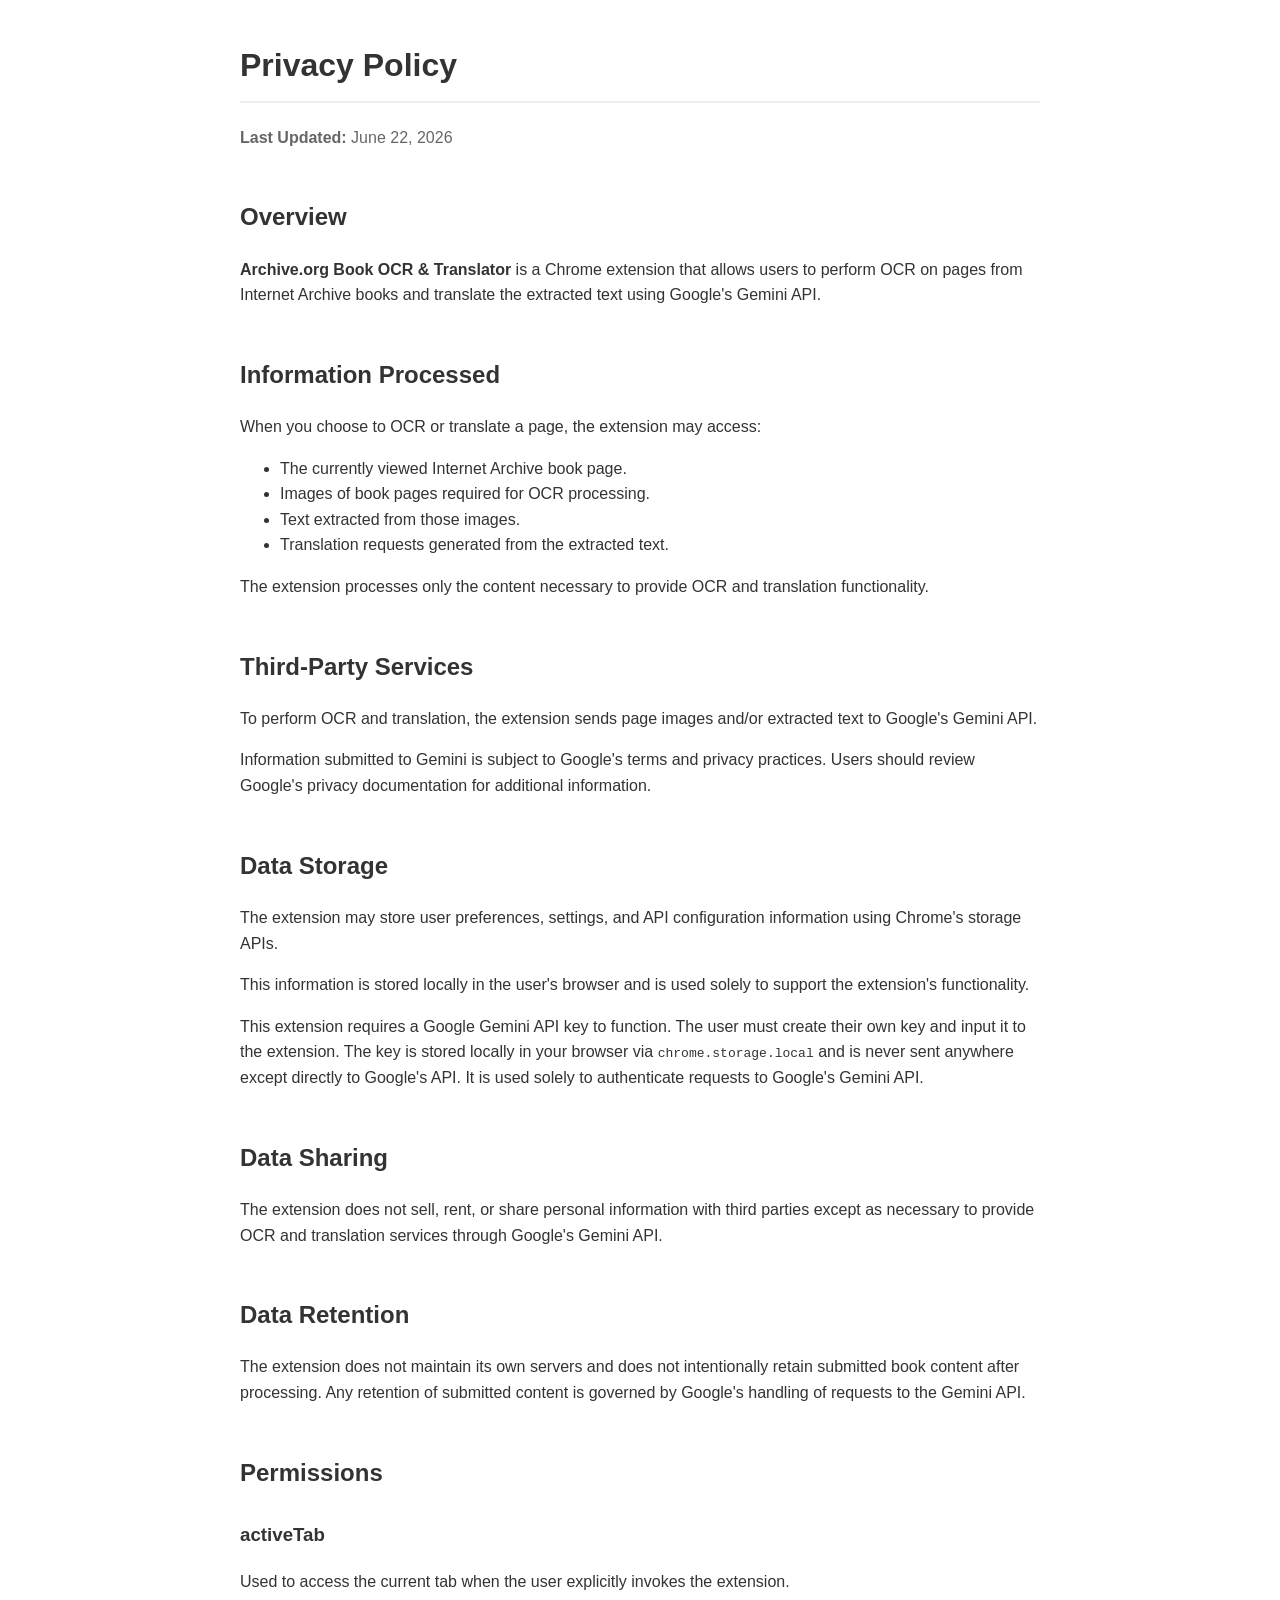
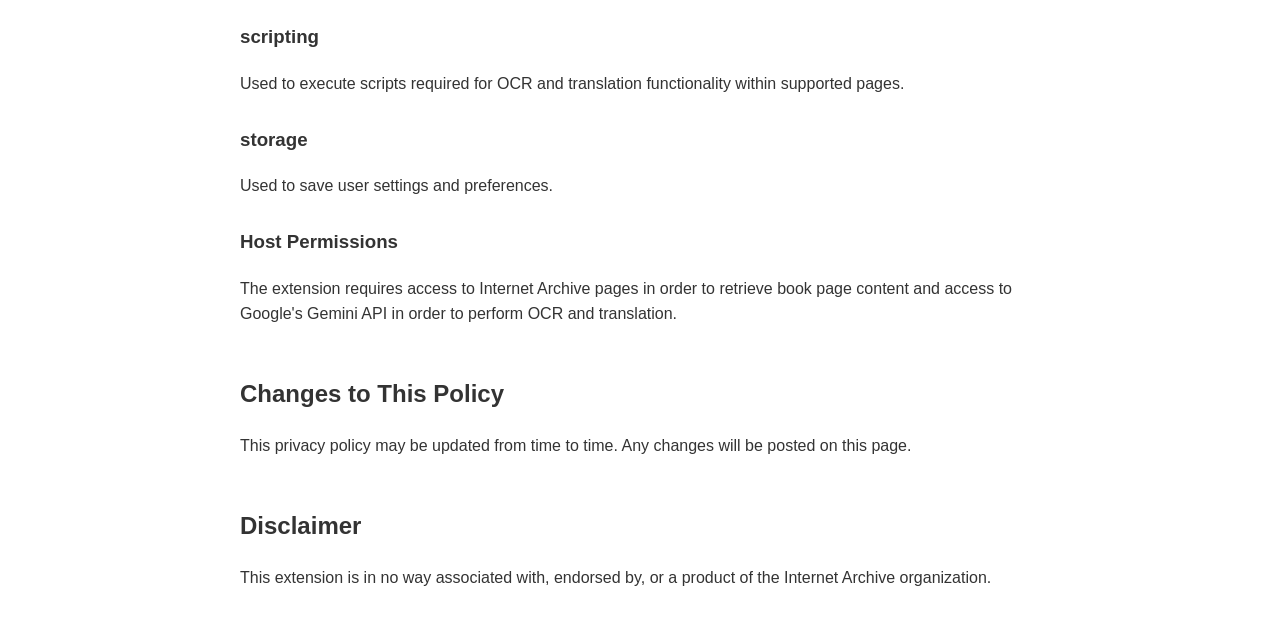
==== docs/index.html @ 17b90d36 "privacy page" ====
<!DOCTYPE html>

<html lang="en">
<head>
    <meta charset="UTF-8">
    <meta name="viewport" content="width=device-width, initial-scale=1.0">
    <title>Privacy Policy - Archive.org Book OCR & Translator</title>
    <style>
      body {
        font-family: -apple-system, BlinkMacSystemFont, "Segoe UI", Roboto, Helvetica, Arial, sans-serif;
        max-width: 800px;
        margin: 40px auto;
        padding: 0 20px;
        line-height: 1.6;
        color: #333;
      }
    
      h1 {
        border-bottom: 2px solid #eee;
        padding-bottom: 10px;
      }
    
      h2 {
        margin-top: 2em;
      }
    
      h3 {
        margin-top: 1.5em;
      }
    
      .updated {
        color: #666;
        margin-bottom: 2em;
      }
    </style>
  </head>
<body>

<h1>Privacy Policy</h1>

<p class="updated"><strong>Last Updated:</strong> June 22, 2026</p>

<h2>Overview</h2>

<p>
<b>Archive.org Book OCR &amp; Translator</b> is a Chrome extension that allows users to perform OCR on pages from Internet Archive books and translate the extracted text using Google's Gemini API.
</p>

<h2>Information Processed</h2>

<p>When you choose to OCR or translate a page, the extension may access:</p>

<ul>
    <li>The currently viewed Internet Archive book page.</li>
    <li>Images of book pages required for OCR processing.</li>
    <li>Text extracted from those images.</li>
    <li>Translation requests generated from the extracted text.</li>
</ul>

<p>
The extension processes only the content necessary to provide OCR and translation functionality.
</p>

<h2>Third-Party Services</h2>

<p>
To perform OCR and translation, the extension sends page images and/or extracted text to Google's Gemini API.
</p>

<p>
Information submitted to Gemini is subject to Google's terms and privacy practices. Users should review Google's privacy documentation for additional information.
</p>

<h2>Data Storage</h2>

<p>
The extension may store user preferences, settings, and API configuration information using Chrome's storage APIs.
</p>

<p>
This information is stored locally in the user's browser and is used solely to support the extension's functionality.
</p>

<p>
This extension requires a Google Gemini API key to function. The user must create their own key and input it to the extension. The key is stored locally in your browser via <code>chrome.storage.local</code> and is never sent anywhere except directly to Google's API. It is used solely to authenticate requests to Google's Gemini API.
</p>

<h2>Data Sharing</h2>

<p>
The extension does not sell, rent, or share personal information with third parties except as necessary to provide OCR and translation services through Google's Gemini API.
</p>

<h2>Data Retention</h2>

<p>
The extension does not maintain its own servers and does not intentionally retain submitted book content after processing. Any retention of submitted content is governed by Google's handling of requests to the Gemini API.
</p>

<h2>Permissions</h2>

<h3>activeTab</h3>

<p>
Used to access the current tab when the user explicitly invokes the extension.
</p>

<h3>scripting</h3>

<p>
Used to execute scripts required for OCR and translation functionality within supported pages.
</p>

<h3>storage</h3>

<p>
Used to save user settings and preferences.
</p>

<h3>Host Permissions</h3>

<p>
The extension requires access to Internet Archive pages in order to retrieve book page content and access to Google's Gemini API in order to perform OCR and translation.
</p>

<h2>Changes to This Policy</h2>

<p>
This privacy policy may be updated from time to time. Any changes will be posted on this page.
</p>

<h2>Disclaimer</h2>

<p>
This extension is in no way associated with, endorsed by, or a product of the Internet Archive organization.
</p>

</body>
</html>
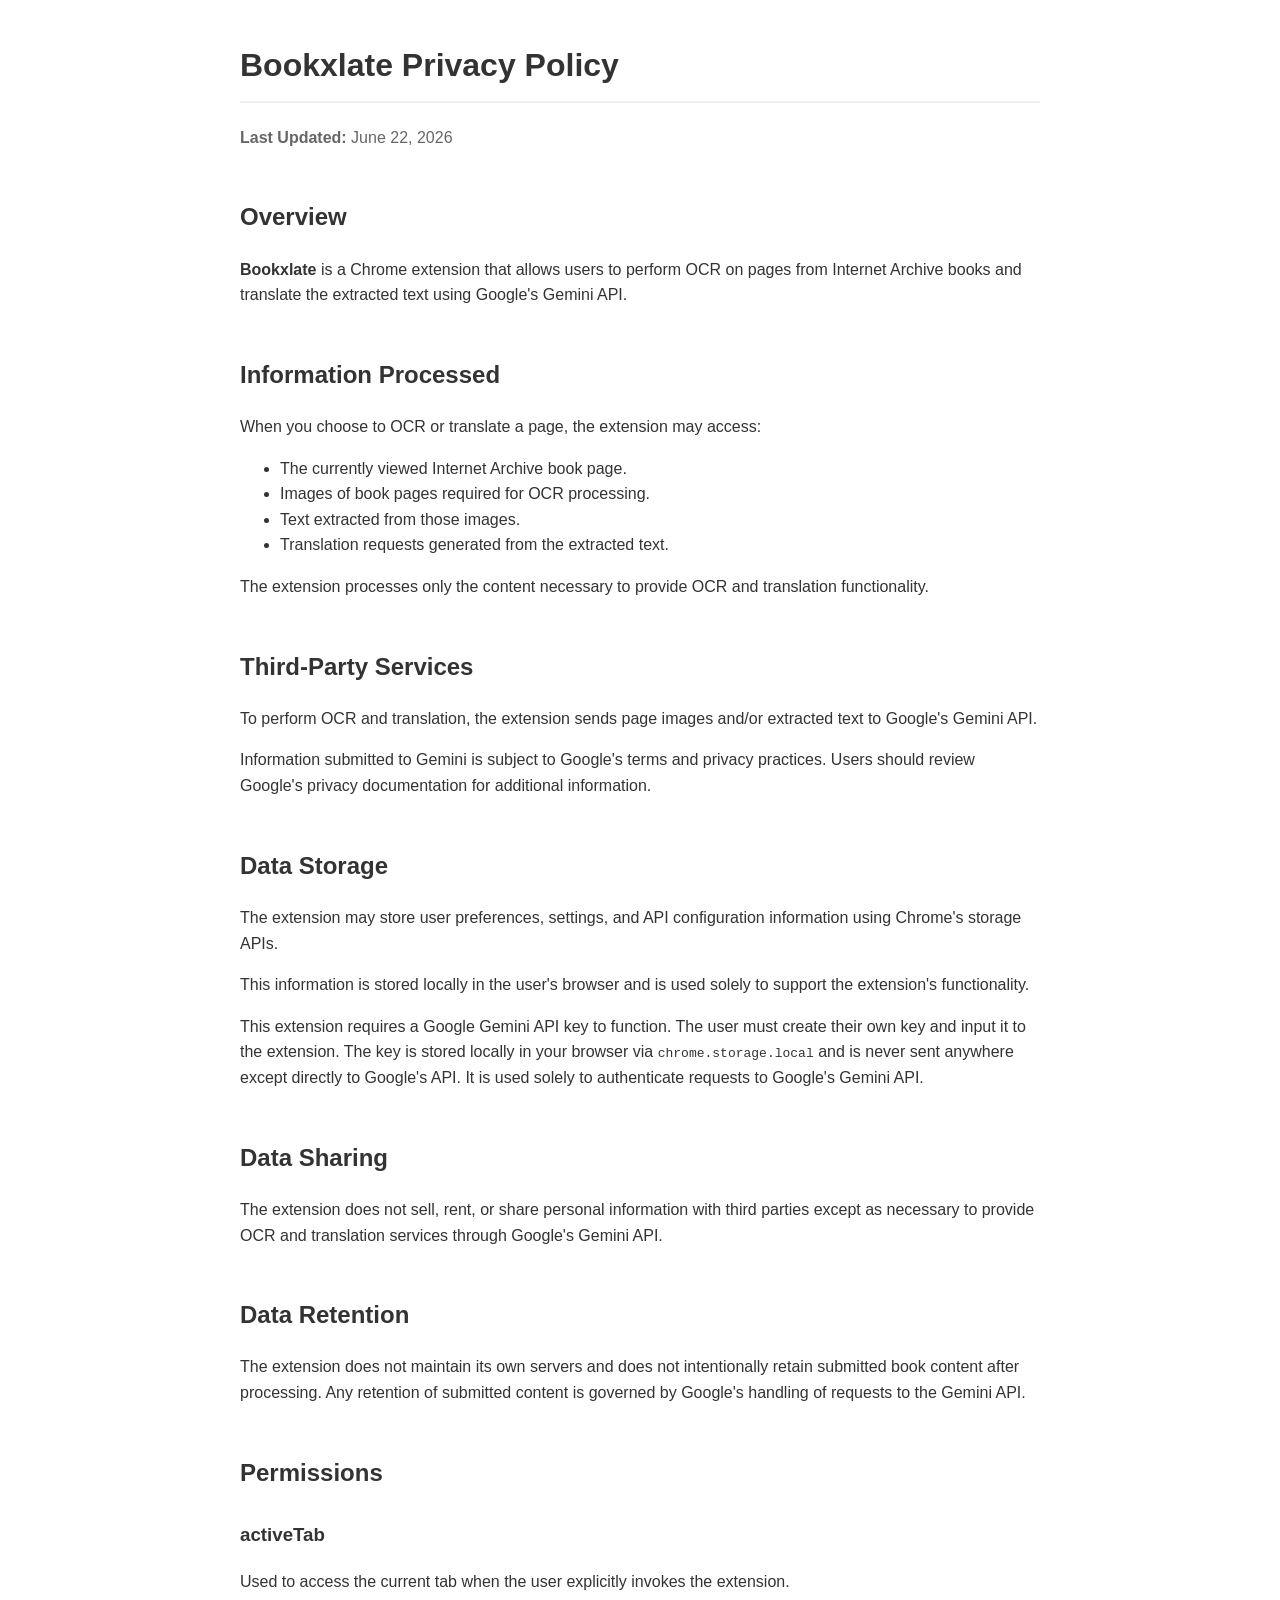
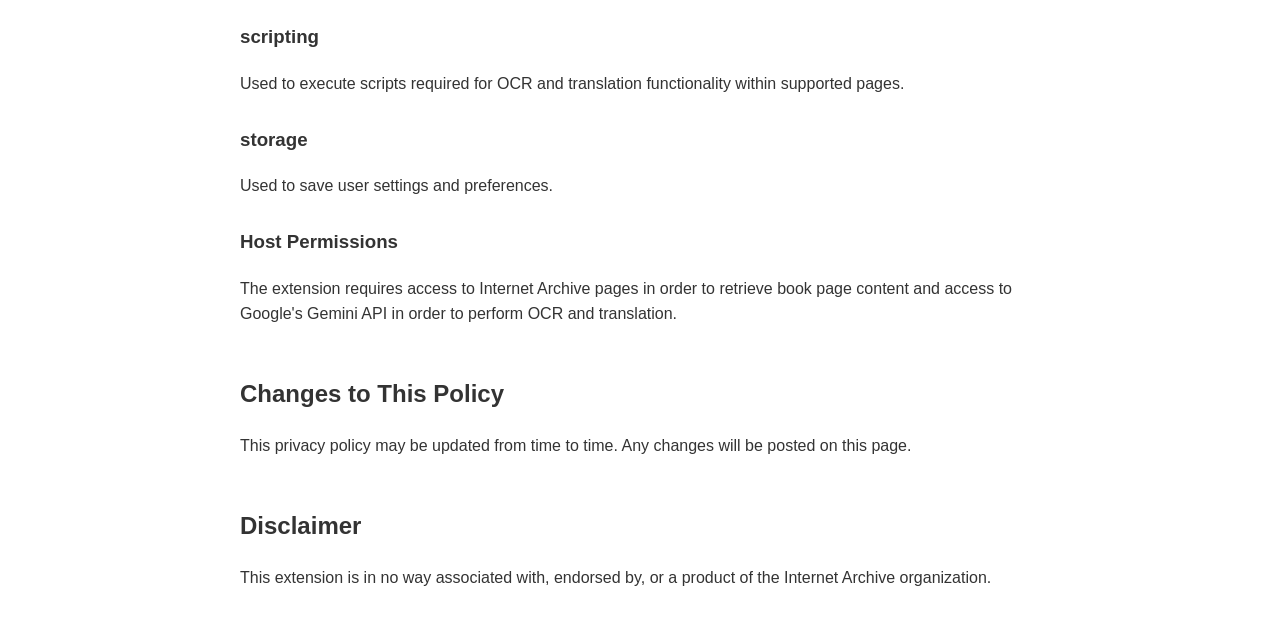
==== commit 44c1060a: "naming" ====
--- a/docs/index.html
+++ b/docs/index.html
@@ -36,14 +36,14 @@
   </head>
 <body>
 
-<h1>Privacy Policy</h1>
+<h1>Bookxlate Privacy Policy</h1>
 
 <p class="updated"><strong>Last Updated:</strong> June 22, 2026</p>
 
 <h2>Overview</h2>
 
 <p>
-<b>Archive.org Book OCR &amp; Translator</b> is a Chrome extension that allows users to perform OCR on pages from Internet Archive books and translate the extracted text using Google's Gemini API.
+<b>Bookxlate</b> is a Chrome extension that allows users to perform OCR on pages from Internet Archive books and translate the extracted text using Google's Gemini API.
 </p>
 
 <h2>Information Processed</h2>
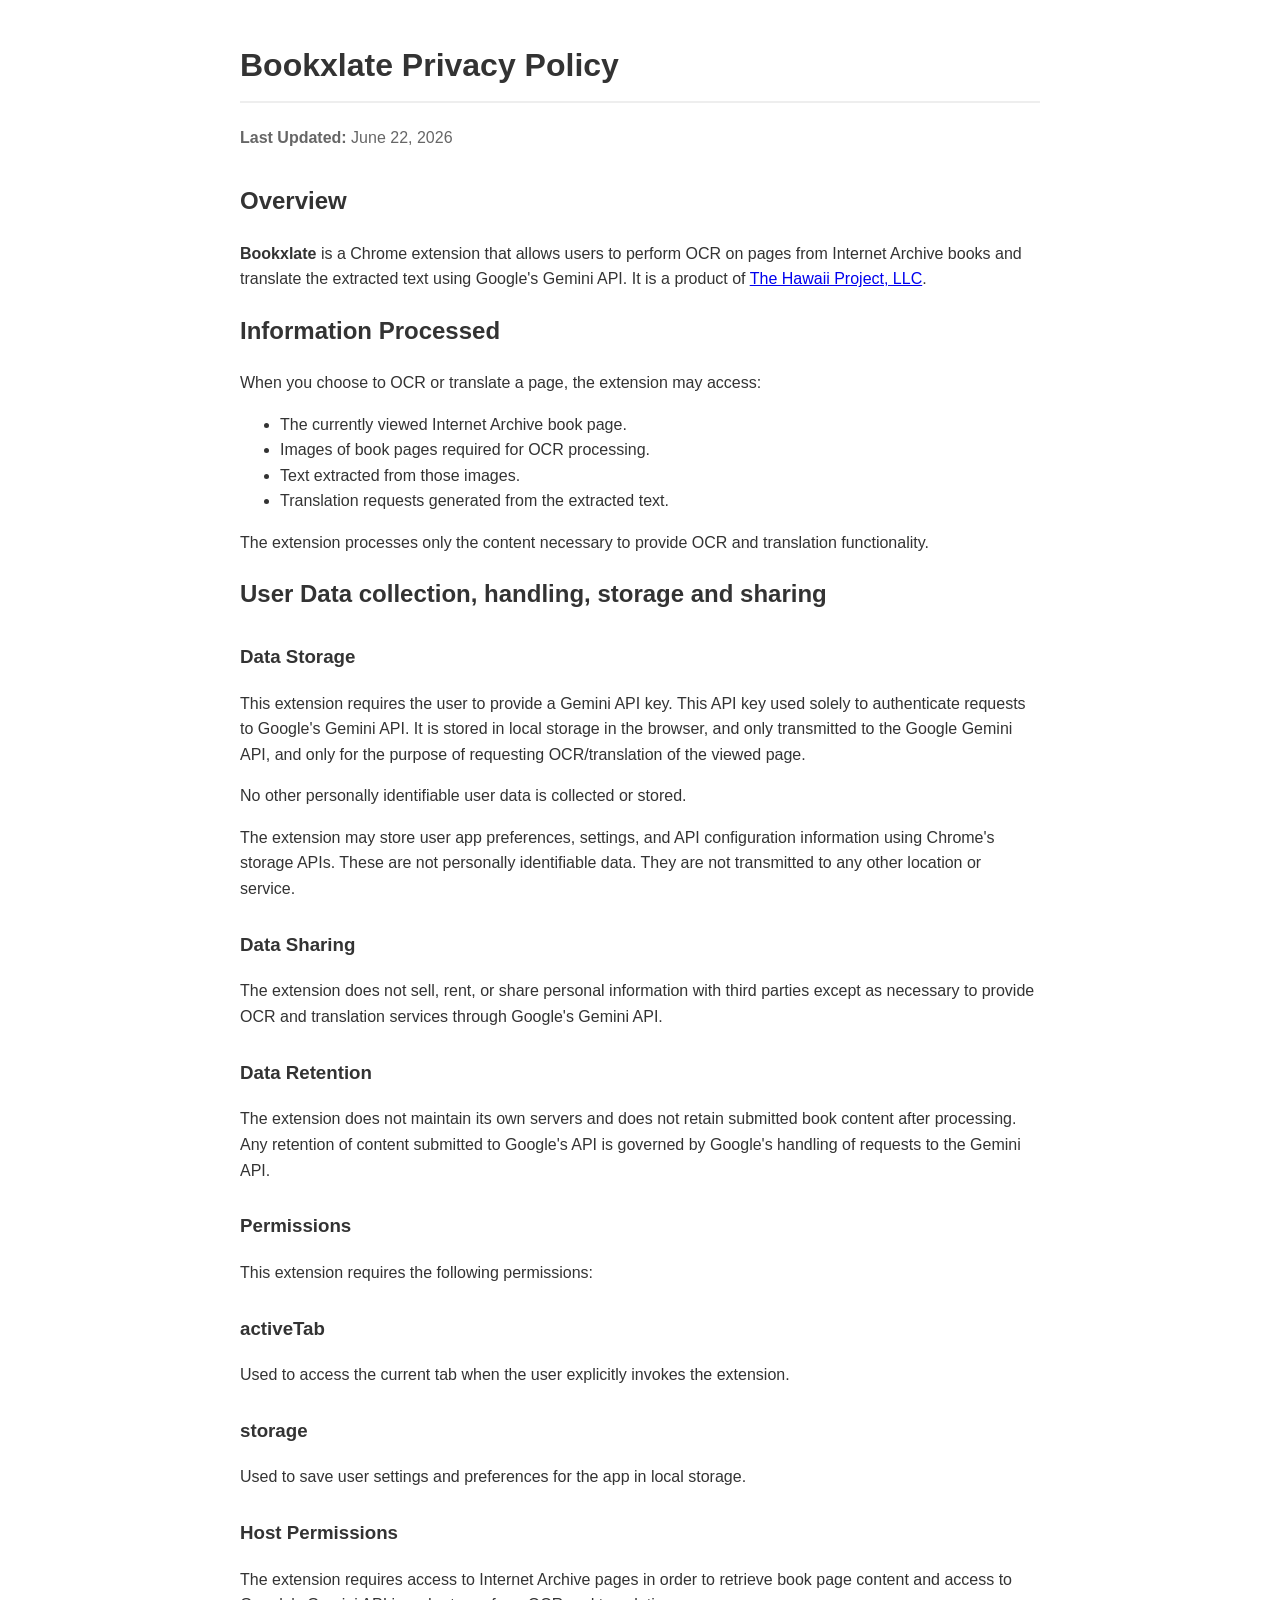
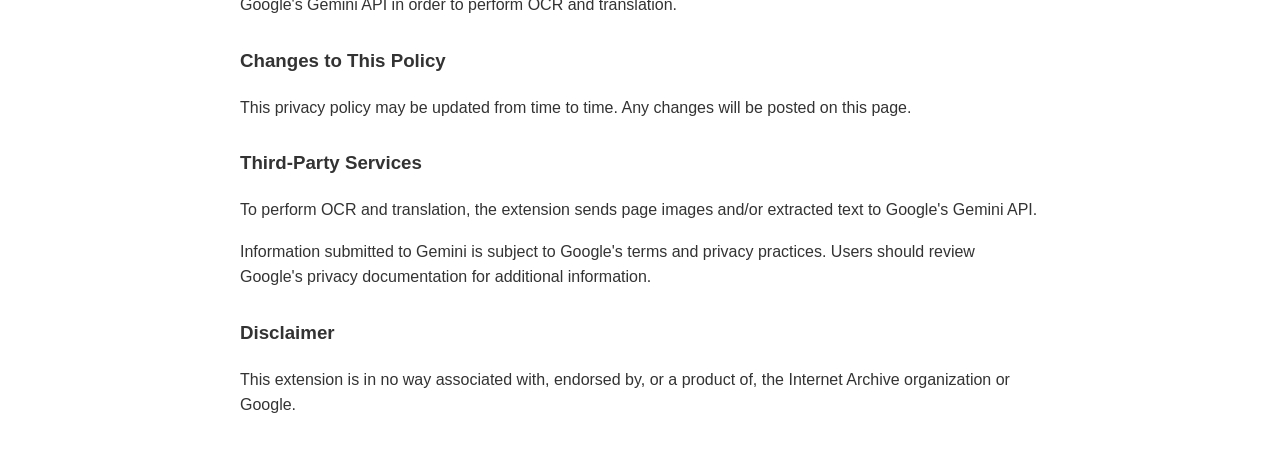
==== commit c834ecef: "remove scripting permission" ====
--- a/docs/index.html
+++ b/docs/index.html
@@ -20,7 +20,7 @@
         padding-bottom: 10px;
       }
     
-      h2 {
+      h3 {
         margin-top: 2em;
       }
     
@@ -44,6 +44,7 @@
 
 <p>
 <b>Bookxlate</b> is a Chrome extension that allows users to perform OCR on pages from Internet Archive books and translate the extracted text using Google's Gemini API.
+It is a product of <a href="https://www.thehawaiiproject.com/faq">The Hawaii Project, LLC</a>.
 </p>
 
 <h2>Information Processed</h2>
@@ -61,7 +62,66 @@
 The extension processes only the content necessary to provide OCR and translation functionality.
 </p>
 
-<h2>Third-Party Services</h2>
+<h2>User Data collection, handling, storage and sharing</h2>
+
+
+<h3>Data Storage</h3>
+
+<p>This extension requires the user to provide a Gemini API key. 
+   This API key used solely to authenticate requests to Google's Gemini API. 
+   It is stored in local storage in the browser, and only transmitted to the Google Gemini API,
+   and only for the purpose of requesting OCR/translation of the viewed page. 
+</p>
+
+<p>No other personally identifiable user data is collected or stored.</p>
+
+<p>
+The extension may store user app preferences, settings, and API configuration information using Chrome's storage APIs. These are not personally identifiable data. 
+They are not transmitted to any other location or service.
+</p>
+
+<h3>Data Sharing</h3>
+
+<p>
+The extension does not sell, rent, or share personal information with third parties except as necessary to provide OCR and translation services through Google's Gemini API.
+</p>
+
+<h3>Data Retention</h3>
+
+<p>
+The extension does not maintain its own servers and does not retain submitted book content after processing. 
+Any retention of content submitted to Google's API is governed by Google's handling of requests to the Gemini API.
+</p>
+
+<h3>Permissions</h3>
+
+<p>This extension requires the following permissions:</p>
+
+<h3>activeTab</h3>
+
+<p>
+Used to access the current tab when the user explicitly invokes the extension.
+</p>
+
+<h3>storage</h3>
+
+<p>
+Used to save user settings and preferences for the app in local storage.
+</p>
+
+<h3>Host Permissions</h3>
+
+<p>
+The extension requires access to Internet Archive pages in order to retrieve book page content and access to Google's Gemini API in order to perform OCR and translation.
+</p>
+
+<h3>Changes to This Policy</h3>
+
+<p>
+This privacy policy may be updated from time to time. Any changes will be posted on this page.
+</p>
+
+<h3>Third-Party Services</h3>
 
 <p>
 To perform OCR and translation, the extension sends page images and/or extracted text to Google's Gemini API.
@@ -71,68 +131,10 @@
 Information submitted to Gemini is subject to Google's terms and privacy practices. Users should review Google's privacy documentation for additional information.
 </p>
 
-<h2>Data Storage</h2>
+<h3>Disclaimer</h3>
 
 <p>
-The extension may store user preferences, settings, and API configuration information using Chrome's storage APIs.
-</p>
-
-<p>
-This information is stored locally in the user's browser and is used solely to support the extension's functionality.
-</p>
-
-<p>
-This extension requires a Google Gemini API key to function. The user must create their own key and input it to the extension. The key is stored locally in your browser via <code>chrome.storage.local</code> and is never sent anywhere except directly to Google's API. It is used solely to authenticate requests to Google's Gemini API.
-</p>
-
-<h2>Data Sharing</h2>
-
-<p>
-The extension does not sell, rent, or share personal information with third parties except as necessary to provide OCR and translation services through Google's Gemini API.
-</p>
-
-<h2>Data Retention</h2>
-
-<p>
-The extension does not maintain its own servers and does not intentionally retain submitted book content after processing. Any retention of submitted content is governed by Google's handling of requests to the Gemini API.
-</p>
-
-<h2>Permissions</h2>
-
-<h3>activeTab</h3>
-
-<p>
-Used to access the current tab when the user explicitly invokes the extension.
-</p>
-
-<h3>scripting</h3>
-
-<p>
-Used to execute scripts required for OCR and translation functionality within supported pages.
-</p>
-
-<h3>storage</h3>
-
-<p>
-Used to save user settings and preferences.
-</p>
-
-<h3>Host Permissions</h3>
-
-<p>
-The extension requires access to Internet Archive pages in order to retrieve book page content and access to Google's Gemini API in order to perform OCR and translation.
-</p>
-
-<h2>Changes to This Policy</h2>
-
-<p>
-This privacy policy may be updated from time to time. Any changes will be posted on this page.
-</p>
-
-<h2>Disclaimer</h2>
-
-<p>
-This extension is in no way associated with, endorsed by, or a product of the Internet Archive organization.
+This extension is in no way associated with, endorsed by, or a product of, the Internet Archive organization or Google.
 </p>
 
 </body>
